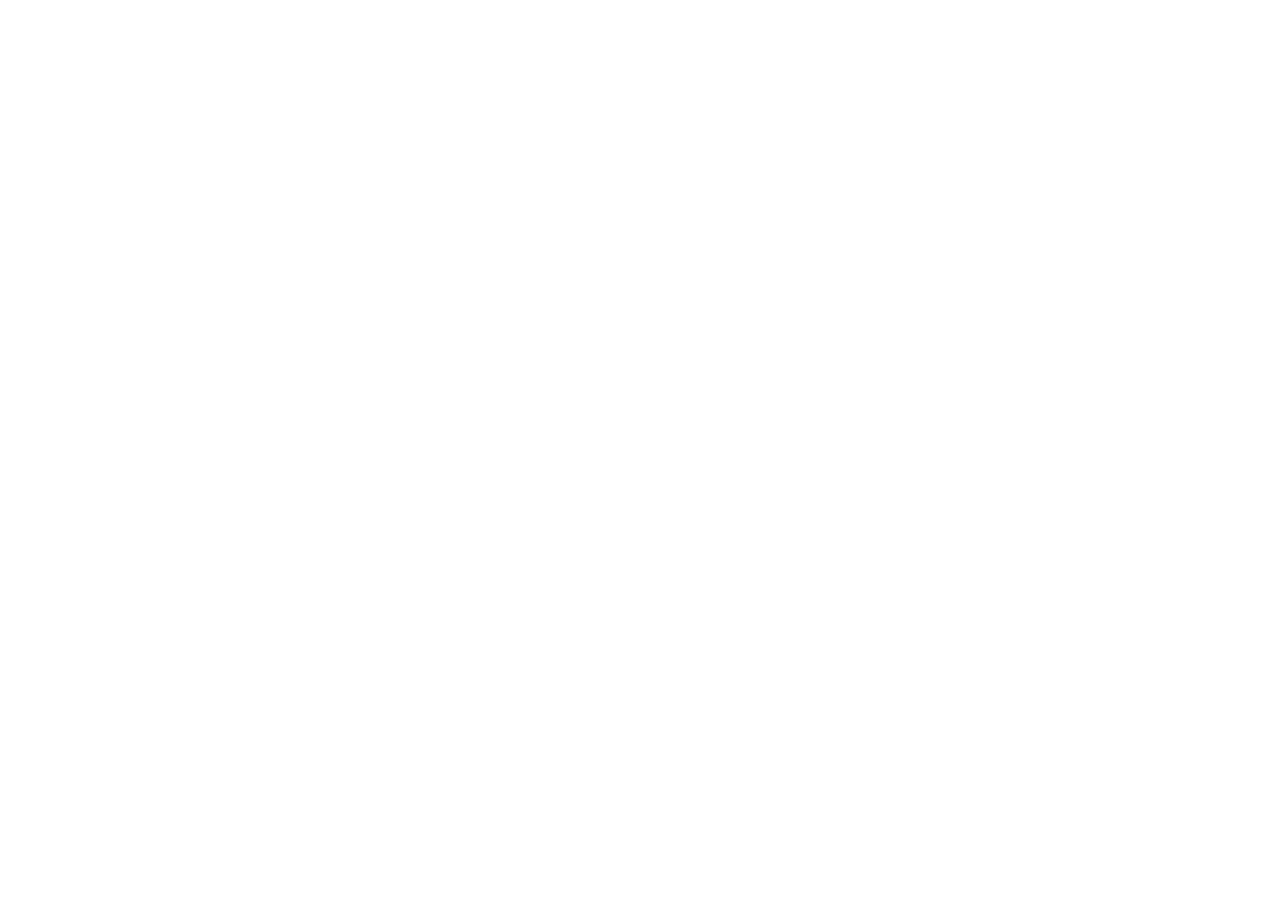
==== 4 - 2/index.html @ e864aa62 "Libraries exercices - BEGIN" ====
<!DOCTYPE html>
<html lang="en">
<head>
    <meta charset="UTF-8">
    <meta name="viewport" content="width=device-width, initial-scale=1.0">
    <title>Form</title>
    <link rel="preconnect" href="https://fonts.googleapis.com">
    <link rel="preconnect" href="https://fonts.gstatic.com" crossorigin>
    <link href="https://fonts.googleapis.com/css2?family=Noto+Sans+Symbols:wght@100..900&display=swap" rel="stylesheet">
    <link rel="preconnect" href="https://fonts.googleapis.com">
    <link rel="preconnect" href="https://fonts.gstatic.com" crossorigin>
    <link href="https://fonts.googleapis.com/css2?family=Allan:wght@400;700&family=Noto+Sans+Symbols:wght@100..900&display=swap" rel="stylesheet">
    <link rel="preconnect" href="https://fonts.googleapis.com">
    <link rel="preconnect" href="https://fonts.gstatic.com" crossorigin>
    <link href="https://fonts.googleapis.com/css2?family=Rubik+Bubbles&display=swap" rel="stylesheet">
    <link rel="stylesheet" href="styles.css">
    <script defer src="app.js"></script>
</head>
<body>

</body>
</html>
---- 4 - 2/styles.css ----
* {
    margin: 0 auto;
    box-sizing: border-box;
}
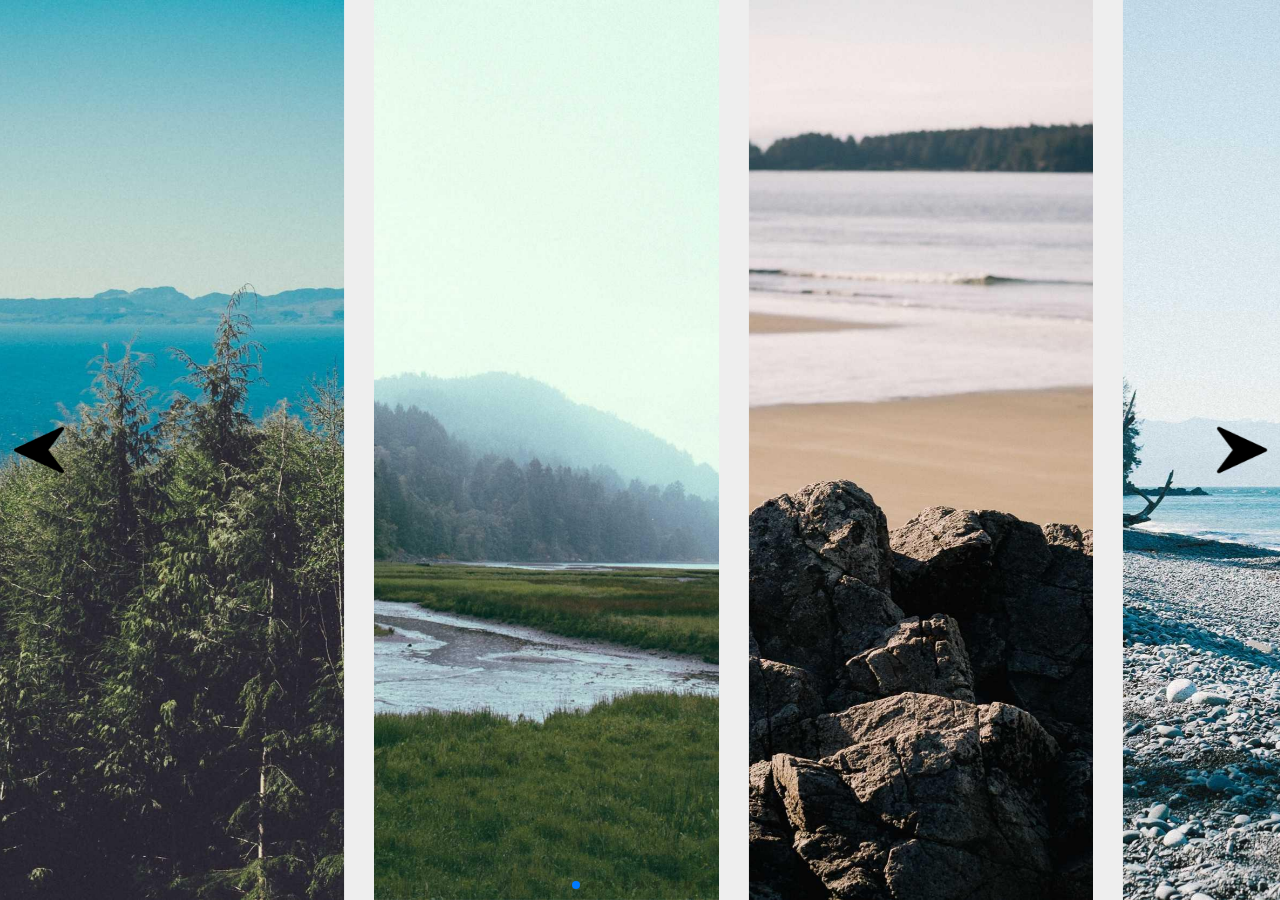
==== commit 93840fb3: "4 - 2 END" ====
--- a/4 - 2/index.html
+++ b/4 - 2/index.html
@@ -1,22 +1,106 @@
 <!DOCTYPE html>
 <html lang="en">
+
 <head>
-    <meta charset="UTF-8">
-    <meta name="viewport" content="width=device-width, initial-scale=1.0">
-    <title>Form</title>
-    <link rel="preconnect" href="https://fonts.googleapis.com">
-    <link rel="preconnect" href="https://fonts.gstatic.com" crossorigin>
-    <link href="https://fonts.googleapis.com/css2?family=Noto+Sans+Symbols:wght@100..900&display=swap" rel="stylesheet">
-    <link rel="preconnect" href="https://fonts.googleapis.com">
-    <link rel="preconnect" href="https://fonts.gstatic.com" crossorigin>
-    <link href="https://fonts.googleapis.com/css2?family=Allan:wght@400;700&family=Noto+Sans+Symbols:wght@100..900&display=swap" rel="stylesheet">
-    <link rel="preconnect" href="https://fonts.googleapis.com">
-    <link rel="preconnect" href="https://fonts.gstatic.com" crossorigin>
-    <link href="https://fonts.googleapis.com/css2?family=Rubik+Bubbles&display=swap" rel="stylesheet">
-    <link rel="stylesheet" href="styles.css">
-    <script defer src="app.js"></script>
+  <meta charset="utf-8" />
+  <title>Swiper demo</title>
+  <meta name="viewport" content="width=device-width, initial-scale=1, minimum-scale=1, maximum-scale=1" />
+  <link rel="stylesheet" href="https://cdn.jsdelivr.net/npm/swiper@11/swiper-bundle.min.css" />
+
+  <style>
+    html,
+    body {
+      position: relative;
+      height: 100%;
+    }
+
+    body {
+      background: #eee;
+      font-family: Helvetica Neue, Helvetica, Arial, sans-serif;
+      font-size: 14px;
+      color: #000;
+      margin: 0;
+      padding: 0;
+    }
+
+    .swiper {
+      width: 100%;
+      height: 100%;
+    }
+
+    .swiper-slide {
+      text-align: center;
+      font-size: 18px;
+      background: #fff;
+      display: flex;
+      justify-content: center;
+      align-items: center;
+    }
+
+    .swiper-slide img {
+      display: block;
+      width: 100%;
+      height: 100%;
+      object-fit: cover;
+    }
+
+    .swiper-button-prev img{
+        width: 50px;
+        margin-left: 30px;
+}
+    .swiper-button-next img{
+        width: 50px;
+        margin-right: 30px;
+}
+
+.swiper-button-next::after{
+    display: none;
+}
+
+.swiper-button-prev::after{
+    display: none;
+}
+
+
+  </style>
 </head>
+
 <body>
+  <div class="swiper mySwiper">
+    <div class="swiper-wrapper">
+      <div class="swiper-slide"><img src="./images/1.jpg" alt="paysage"></div>
+      <div class="swiper-slide"><img src="./images/2.jpg" alt="paysage"></div>
+      <div class="swiper-slide"><img src="./images/3.jpg" alt="paysage"></div>
+      <div class="swiper-slide"><img src="./images/4.jpg" alt="paysage"></div>
+      <div class="swiper-slide"><img src="./images/5.jpg" alt="paysage"></div>
+      <div class="swiper-slide"><img src="./images/6.jpg" alt="paysage"></div>
+      <div class="swiper-slide"><img src="./images/7.jpg" alt="paysage"></div>
+      <div class="swiper-slide"><img src="./images/8.jpg" alt="paysage"></div>
+      <div class="swiper-slide"><img src="./images/9.jpg" alt="paysage"></div>
+    </div>
+    <div class="swiper-pagination"></div>
+    <div class="swiper-button-prev"><img src="./images/prev.png" alt="arrow"></div>
+    <div class="swiper-button-next"><img src="./images/next.png" alt="arrow"></div>
+  </div>
 
+  <script src="https://cdn.jsdelivr.net/npm/swiper@11/swiper-bundle.min.js"></script>
+
+
+  <script>
+    var swiper = new Swiper(".mySwiper", {
+      slidesPerView: 3.5,
+      spaceBetween: 30,
+      loop: true,
+      pagination: {
+        el: ".swiper-pagination",
+        clickable: true,
+      },
+      navigation: {
+    nextEl: '.swiper-button-next',
+    prevEl: '.swiper-button-prev',
+  },
+    });
+  </script>
 </body>
-</html>+
+</html>
